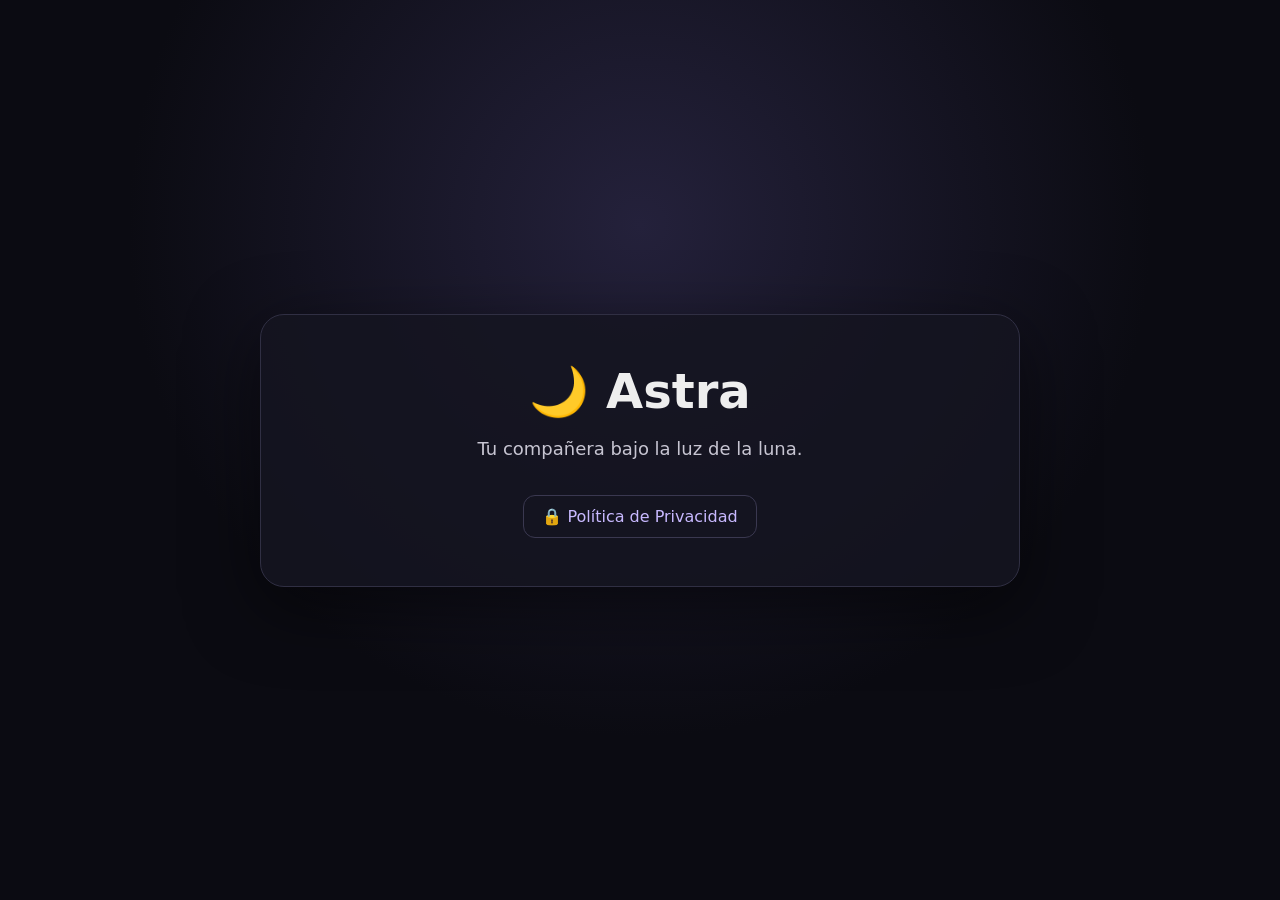
==== index.html @ 6db465dc "Add Astra website homepage" ====
<!doctype html>
<html lang="es">
<head>
<meta charset="utf-8">
<meta name="viewport" content="width=device-width,initial-scale=1">
<title>Astra 🌙</title>
<style>
:root{color-scheme:dark}*{box-sizing:border-box}body{margin:0;min-height:100vh;display:grid;place-items:center;background:radial-gradient(circle at 50% 25%,#24213b 0,#0b0b12 55%);color:#eee;font-family:system-ui,-apple-system,BlinkMacSystemFont,"Segoe UI",sans-serif}.card{width:min(760px,calc(100% - 32px));padding:48px 32px;text-align:center;background:#151520d9;border:1px solid #302f43;border-radius:24px;box-shadow:0 20px 70px #0008}h1{font-size:48px;margin:0 0 10px}p{color:#c7c5d2;font-size:18px}a{display:inline-block;margin-top:18px;padding:11px 18px;border:1px solid #3a3850;border-radius:12px;color:#c8b9ff;text-decoration:none}a:hover{background:#211f31}</style>
</head>
<body><main class="card"><h1>🌙 Astra</h1><p>Tu compañera bajo la luz de la luna.</p><a href="privacy.html">🔒 Política de Privacidad</a></main></body>
</html>
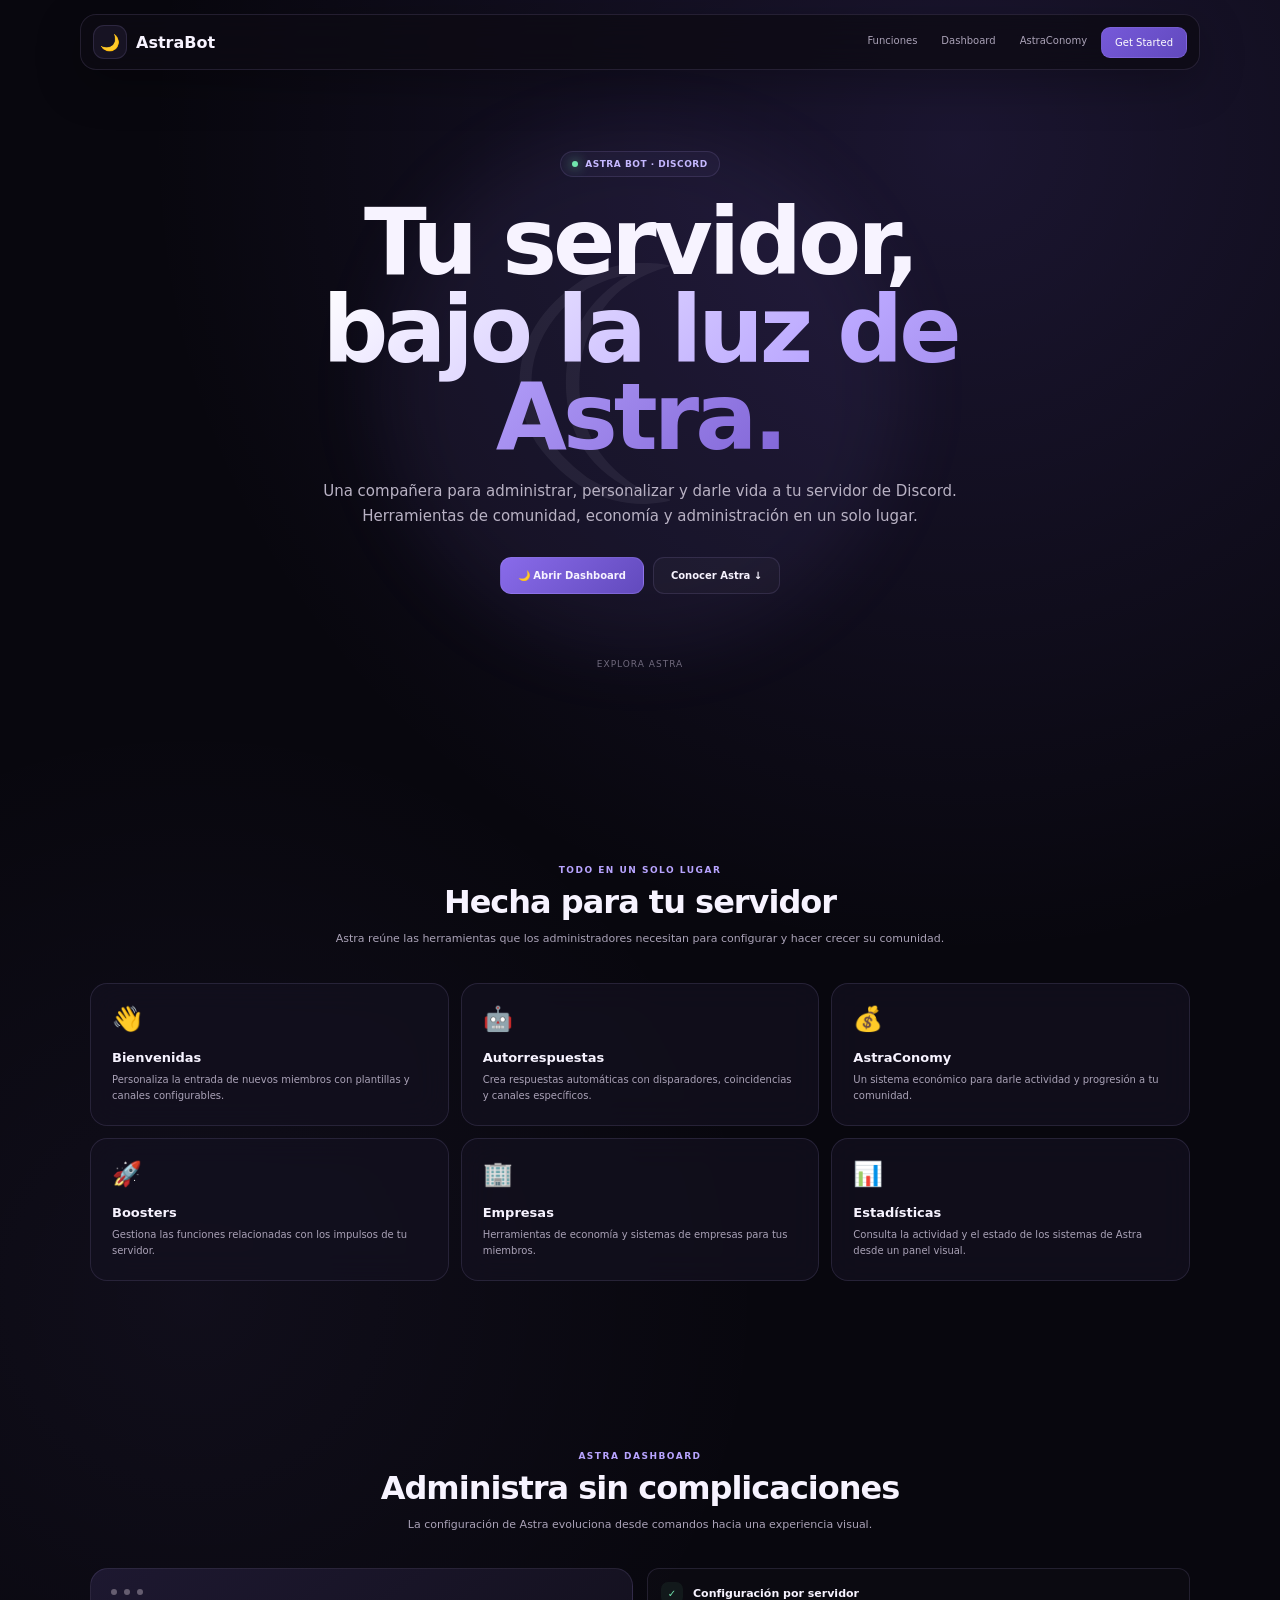
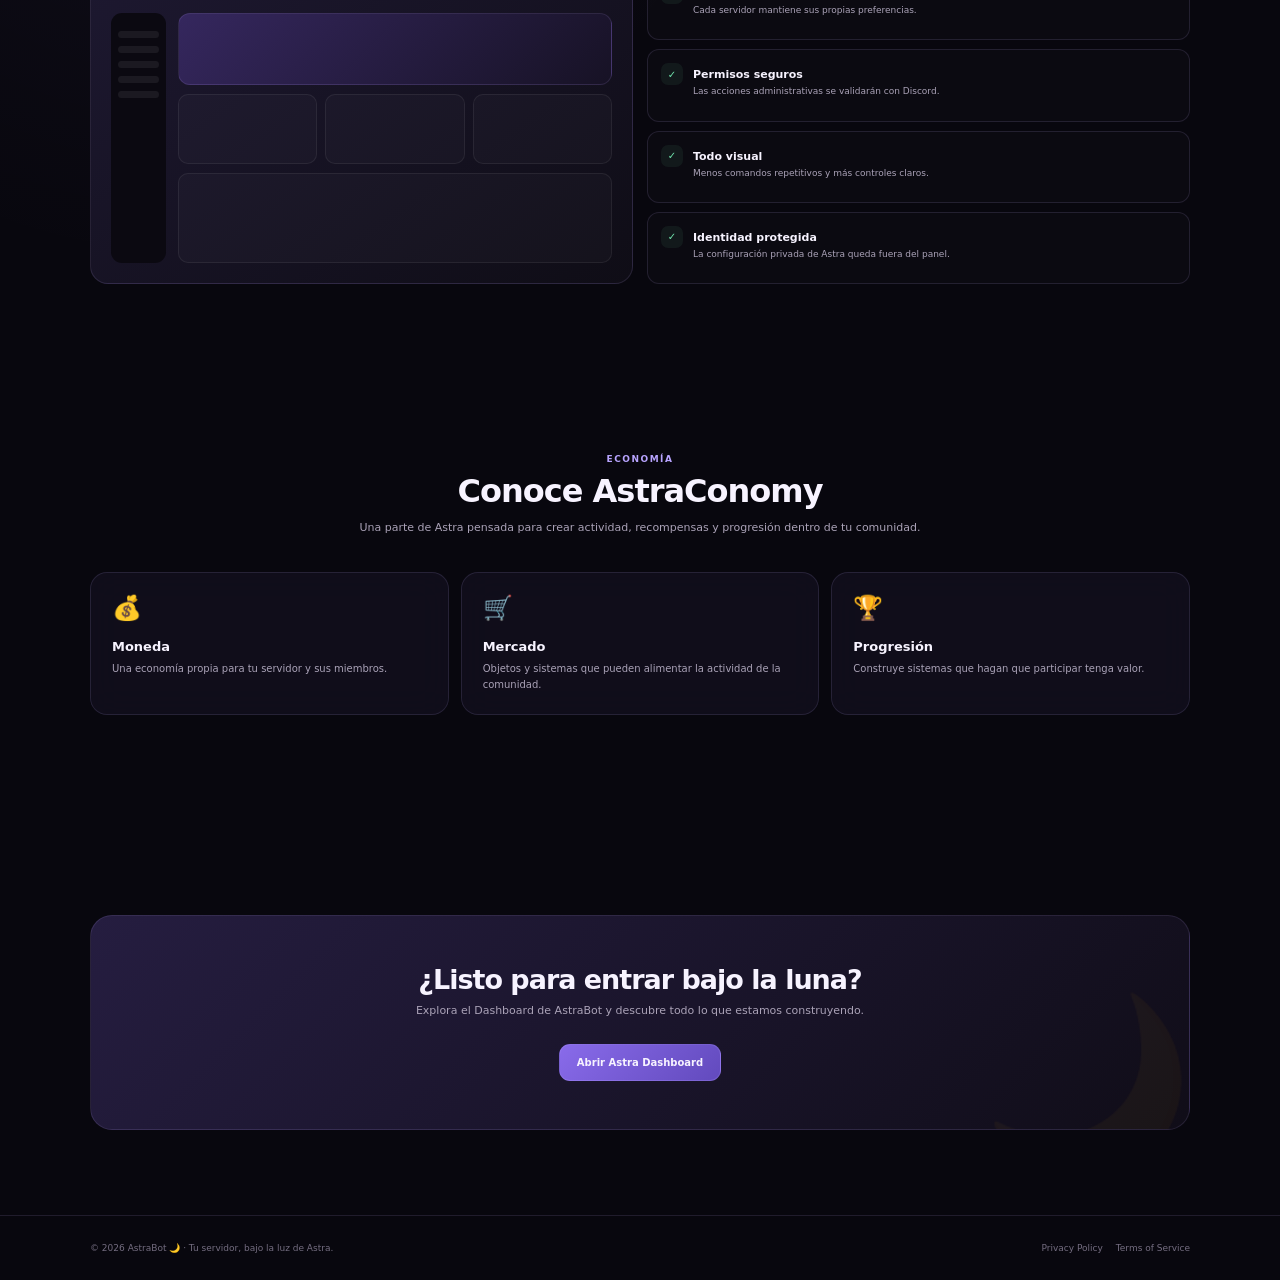
==== commit f324fb38: "feat: build AstraBot landing page" ====
--- a/index.html
+++ b/index.html
@@ -1,11 +1,16 @@
 <!doctype html>
 <html lang="es">
 <head>
-<meta charset="utf-8">
-<meta name="viewport" content="width=device-width,initial-scale=1">
-<title>Astra 🌙</title>
+<meta charset="utf-8"><meta name="viewport" content="width=device-width,initial-scale=1"><meta name="theme-color" content="#08070e"><title>AstraBot 🌙 — Discord Bot</title>
 <style>
-:root{color-scheme:dark}*{box-sizing:border-box}body{margin:0;min-height:100vh;display:grid;place-items:center;background:radial-gradient(circle at 50% 25%,#24213b 0,#0b0b12 55%);color:#eee;font-family:system-ui,-apple-system,BlinkMacSystemFont,"Segoe UI",sans-serif}.card{width:min(760px,calc(100% - 32px));padding:48px 32px;text-align:center;background:#151520d9;border:1px solid #302f43;border-radius:24px;box-shadow:0 20px 70px #0008}h1{font-size:48px;margin:0 0 10px}p{color:#c7c5d2;font-size:18px}a{display:inline-block;margin-top:18px;padding:11px 18px;border:1px solid #3a3850;border-radius:12px;color:#c8b9ff;text-decoration:none}a:hover{background:#211f31}</style>
-</head>
-<body><main class="card"><h1>🌙 Astra</h1><p>Tu compañera bajo la luz de la luna.</p><a href="privacy.html">🔒 Política de Privacidad</a></main></body>
-</html>
+:root{color-scheme:dark;--bg:#08070e;--panel:#14111fbd;--border:#c4adff20;--text:#f7f3ff;--muted:#aaa2b7;--purple:#a88cff;--purple2:#7659d9;--green:#71e6ae}*{box-sizing:border-box}html{scroll-behavior:smooth}body{margin:0;background:radial-gradient(circle at 75% 5%,#8d6cff25,transparent 28%),radial-gradient(circle at 15% 45%,#a88cff0e,transparent 30%),var(--bg);color:var(--text);font-family:Inter,system-ui,-apple-system,"Segoe UI",sans-serif}a{text-decoration:none;color:inherit}.nav{position:fixed;top:0;left:0;right:0;z-index:20;display:flex;justify-content:center}.nav-in{width:min(1120px,calc(100% - 28px));margin-top:14px;padding:10px 12px;display:flex;align-items:center;justify-content:space-between;border:1px solid var(--border);border-radius:16px;background:#0d0b14c9;backdrop-filter:blur(22px);box-shadow:0 14px 45px #0004}.brand{display:flex;align-items:center;gap:9px;font-weight:850}.brand-icon{width:34px;height:34px;display:grid;place-items:center;border-radius:11px;background:#a88cff14;border:1px solid var(--border)}.links{display:flex;gap:4px}.links a{padding:8px 10px;border-radius:9px;color:#aaa2b7;font-size:10px}.links a:hover{background:#a88cff10;color:#fff}.nav-btn{padding:9px 13px!important;background:linear-gradient(135deg,var(--purple2),#6149bd);color:#fff!important;border:1px solid #b59eff32}.hero{min-height:780px;display:grid;place-items:center;padding:140px 20px 100px;text-align:center;position:relative;overflow:hidden}.orb{position:absolute;width:520px;height:520px;border-radius:50%;background:#9c7aff12;filter:blur(35px);pointer-events:none}.hero-content{max-width:850px;position:relative}.badge{display:inline-flex;align-items:center;gap:7px;padding:7px 11px;border-radius:999px;border:1px solid var(--border);background:#a88cff0c;color:#c5b8ff;font-size:9px;font-weight:800;letter-spacing:.5px}.pulse{width:6px;height:6px;border-radius:50%;background:var(--green);box-shadow:0 0 12px #71e6ae}.hero h1{font-size:clamp(48px,9vw,92px);line-height:.95;letter-spacing:-4px;margin:22px 0 17px}.gradient{background:linear-gradient(135deg,#fff,#bba8ff 55%,#8064d6);-webkit-background-clip:text;background-clip:text;color:transparent}.hero p{max-width:650px;margin:auto;color:#b9b2c4;font-size:15px;line-height:1.7}.actions{display:flex;justify-content:center;gap:9px;margin-top:27px;flex-wrap:wrap}.btn{display:inline-flex;align-items:center;justify-content:center;padding:12px 17px;border-radius:11px;font-size:10px;font-weight:800;border:1px solid var(--border);transition:.2s}.btn:hover{transform:translateY(-2px);box-shadow:0 12px 35px #0005}.primary{background:linear-gradient(135deg,#896bea,#624abd);border-color:#b7a2ff35}.secondary{background:#ffffff07}.scroll{margin-top:65px;color:#70697d;font-size:9px;letter-spacing:1px;text-transform:uppercase}.moon{position:absolute;opacity:.06;font-size:330px;line-height:1}.section{width:min(1100px,calc(100% - 30px));margin:auto;padding:85px 0}.section-head{text-align:center;margin-bottom:35px}.eyebrow{color:#b8a4ff;text-transform:uppercase;letter-spacing:1.5px;font-size:9px;font-weight:850;margin-bottom:8px}.section h2{font-size:32px;letter-spacing:-1px;margin:0 0 9px}.section-head p{color:var(--muted);font-size:11px;line-height:1.6;margin:auto;max-width:620px}.features{display:grid;grid-template-columns:repeat(3,1fr);gap:12px}.feature{padding:21px;border:1px solid var(--border);border-radius:17px;background:var(--panel);backdrop-filter:blur(16px);transition:.22s}.feature:hover{transform:translateY(-4px);border-color:#a88cff40;box-shadow:0 20px 60px #0004}.fi{font-size:24px;margin-bottom:17px}.feature h3{margin:0 0 7px;font-size:13px}.feature p{margin:0;color:var(--muted);font-size:10px;line-height:1.6}.showcase{display:grid;grid-template-columns:1fr 1fr;gap:14px}.preview{min-height:280px;padding:20px;border:1px solid var(--border);border-radius:18px;background:linear-gradient(145deg,#1d1830,#0f0d16);overflow:hidden}.preview-top{display:flex;gap:7px;margin-bottom:18px}.window-dot{width:6px;height:6px;border-radius:50%;background:#655d70}.mock{display:grid;grid-template-columns:55px 1fr;gap:12px}.mock-side{border-radius:11px;background:#0b0911;padding:10px 7px}.mock-side i{display:block;height:7px;background:#fff1;border-radius:4px;margin:8px 0}.mock-main{display:grid;gap:9px}.mock-hero{height:72px;border-radius:12px;background:linear-gradient(135deg,#35275e,#171225);border:1px solid var(--border)}.mock-cards{display:grid;grid-template-columns:repeat(3,1fr);gap:8px}.mock-card{height:70px;border-radius:10px;background:#ffffff06;border:1px solid #fff1}.feature-list{display:grid;gap:9px}.list-item{display:flex;gap:10px;align-items:flex-start;padding:13px;border:1px solid var(--border);border-radius:12px;background:#ffffff04}.check{width:22px;height:22px;display:grid;place-items:center;border-radius:7px;background:#71e6ae12;color:var(--green);font-size:10px;flex:none}.list-item strong{font-size:11px}.list-item p{margin:3px 0 0;color:var(--muted);font-size:9px;line-height:1.5}.cta{margin-top:30px;padding:48px 25px;text-align:center;border:1px solid var(--border);border-radius:22px;background:linear-gradient(135deg,#251d40,#100d18);position:relative;overflow:hidden}.cta:after{content:"🌙";position:absolute;font-size:170px;right:-5px;bottom:-55px;opacity:.045}.cta h2{margin:0 0 9px;font-size:27px}.cta p{margin:0;color:var(--muted);font-size:11px}.footer{border-top:1px solid var(--border);padding:27px 20px;color:#746d80;font-size:9px}.footer-in{width:min(1100px,100%);margin:auto;display:flex;justify-content:space-between;gap:15px}.footer a{margin-left:13px}.footer a:hover{color:#c5b8ff}@media(max-width:800px){.links a:not(.nav-btn){display:none}.features,.showcase{grid-template-columns:1fr}.hero{min-height:690px}.hero h1{letter-spacing:-2px}.section{padding:60px 0}.footer-in{flex-direction:column}}
+</style></head>
+<body>
+<header class="nav"><div class="nav-in"><a class="brand" href="#top"><span class="brand-icon">🌙</span><span>AstraBot</span></a><nav class="links"><a href="#features">Funciones</a><a href="#dashboard">Dashboard</a><a href="#about">AstraConomy</a><a href="dashboard/" class="nav-btn">Get Started</a></nav></div></header>
+<main id="top"><section class="hero"><div class="orb"></div><div class="moon">☾</div><div class="hero-content"><div class="badge"><i class="pulse"></i> ASTRA BOT · DISCORD</div><h1>Tu servidor,<br><span class="gradient">bajo la luz de Astra.</span></h1><p>Una compañera para administrar, personalizar y darle vida a tu servidor de Discord. Herramientas de comunidad, economía y administración en un solo lugar.</p><div class="actions"><a class="btn primary" href="dashboard/">🌙 Abrir Dashboard</a><a class="btn secondary" href="#features">Conocer Astra ↓</a></div><div class="scroll">Explora Astra</div></div></section>
+<section class="section" id="features"><div class="section-head"><div class="eyebrow">Todo en un solo lugar</div><h2>Hecha para tu servidor</h2><p>Astra reúne las herramientas que los administradores necesitan para configurar y hacer crecer su comunidad.</p></div><div class="features"><article class="feature"><div class="fi">👋</div><h3>Bienvenidas</h3><p>Personaliza la entrada de nuevos miembros con plantillas y canales configurables.</p></article><article class="feature"><div class="fi">🤖</div><h3>Autorrespuestas</h3><p>Crea respuestas automáticas con disparadores, coincidencias y canales específicos.</p></article><article class="feature"><div class="fi">💰</div><h3>AstraConomy</h3><p>Un sistema económico para darle actividad y progresión a tu comunidad.</p></article><article class="feature"><div class="fi">🚀</div><h3>Boosters</h3><p>Gestiona las funciones relacionadas con los impulsos de tu servidor.</p></article><article class="feature"><div class="fi">🏢</div><h3>Empresas</h3><p>Herramientas de economía y sistemas de empresas para tus miembros.</p></article><article class="feature"><div class="fi">📊</div><h3>Estadísticas</h3><p>Consulta la actividad y el estado de los sistemas de Astra desde un panel visual.</p></article></div></section>
+<section class="section" id="dashboard"><div class="section-head"><div class="eyebrow">Astra Dashboard</div><h2>Administra sin complicaciones</h2><p>La configuración de Astra evoluciona desde comandos hacia una experiencia visual.</p></div><div class="showcase"><div class="preview"><div class="preview-top"><i class="window-dot"></i><i class="window-dot"></i><i class="window-dot"></i></div><div class="mock"><div class="mock-side"><i></i><i></i><i></i><i></i><i></i></div><div class="mock-main"><div class="mock-hero"></div><div class="mock-cards"><i class="mock-card"></i><i class="mock-card"></i><i class="mock-card"></i></div><div class="mock-card" style="height:90px"></div></div></div></div><div class="feature-list"><div class="list-item"><span class="check">✓</span><div><strong>Configuración por servidor</strong><p>Cada servidor mantiene sus propias preferencias.</p></div></div><div class="list-item"><span class="check">✓</span><div><strong>Permisos seguros</strong><p>Las acciones administrativas se validarán con Discord.</p></div></div><div class="list-item"><span class="check">✓</span><div><strong>Todo visual</strong><p>Menos comandos repetitivos y más controles claros.</p></div></div><div class="list-item"><span class="check">✓</span><div><strong>Identidad protegida</strong><p>La configuración privada de Astra queda fuera del panel.</p></div></div></div></div></section>
+<section class="section" id="about"><div class="section-head"><div class="eyebrow">Economía</div><h2>Conoce AstraConomy</h2><p>Una parte de Astra pensada para crear actividad, recompensas y progresión dentro de tu comunidad.</p></div><div class="features"><article class="feature"><div class="fi">💰</div><h3>Moneda</h3><p>Una economía propia para tu servidor y sus miembros.</p></article><article class="feature"><div class="fi">🛒</div><h3>Mercado</h3><p>Objetos y sistemas que pueden alimentar la actividad de la comunidad.</p></article><article class="feature"><div class="fi">🏆</div><h3>Progresión</h3><p>Construye sistemas que hagan que participar tenga valor.</p></article></div></section>
+<section class="section"><div class="cta"><h2>¿Listo para entrar bajo la luna?</h2><p>Explora el Dashboard de AstraBot y descubre todo lo que estamos construyendo.</p><div class="actions"><a class="btn primary" href="dashboard/">Abrir Astra Dashboard</a></div></div></section></main>
+<footer class="footer"><div class="footer-in"><span>© 2026 AstraBot 🌙 · Tu servidor, bajo la luz de Astra.</span><div><a href="privacy.html">Privacy Policy</a><a href="terms.html">Terms of Service</a></div></div></footer>
+</body></html>
